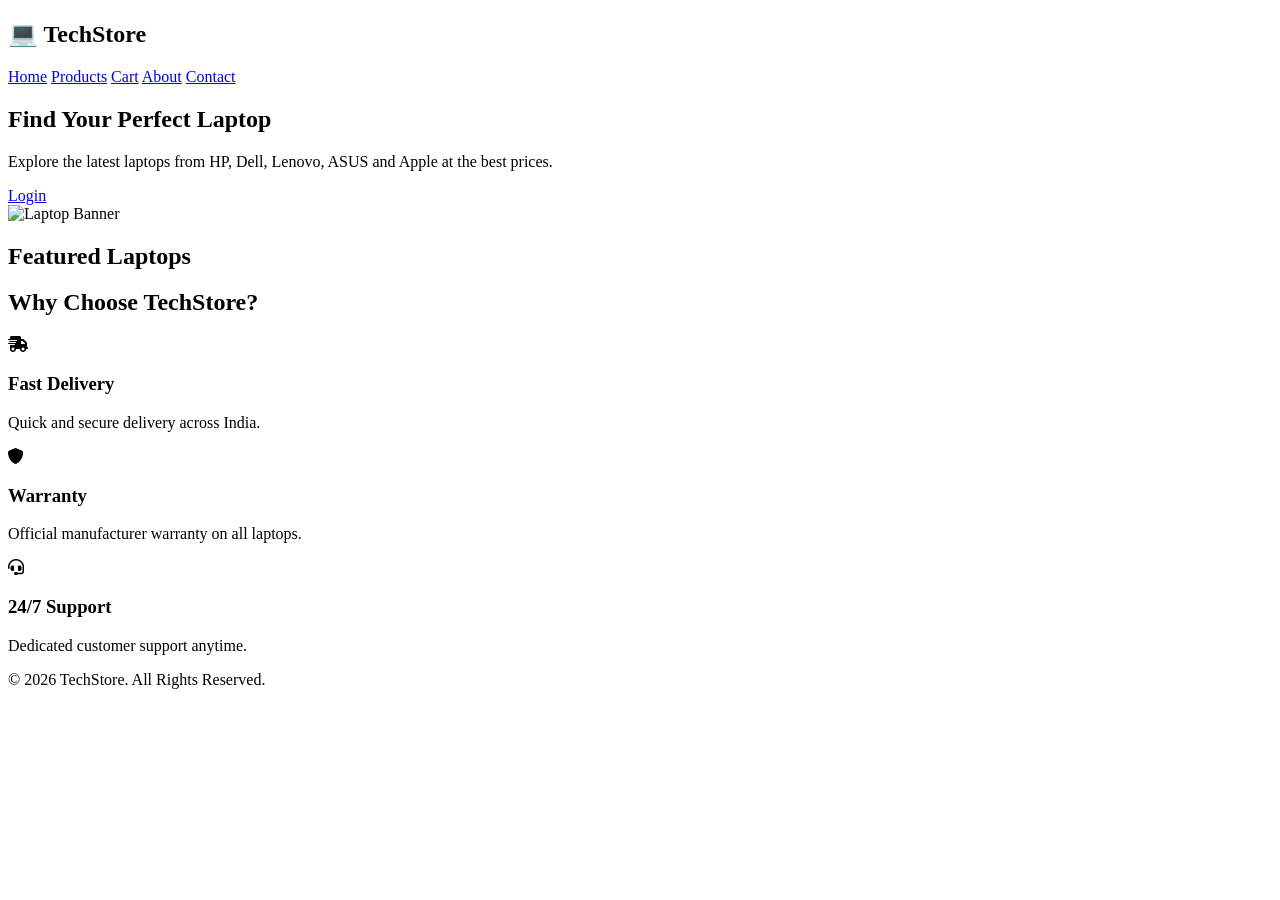
==== index.html @ 4a2fd22b "Add files via upload" ====
<!DOCTYPE html>
<html lang="en">
<head>
    <meta charset="UTF-8">
    <meta name="viewport" content="width=device-width, initial-scale=1.0">
    <title>TechStore | Laptop Selling Website</title>

    <!-- CSS -->
    <link rel="stylesheet" href="css/style.css">

    <!-- Font Awesome -->
    <link rel="stylesheet"
    href="https://cdnjs.cloudflare.com/ajax/libs/font-awesome/6.5.2/css/all.min.css">
</head>

<body>

    <!-- Header -->
    <header>
        <div class="logo">
            <h2>💻 TechStore</h2>
        </div>

        <nav>
            
            <a href="index.html">Home</a>
            <a href="products.html">Products</a>
            <a href="cart.html">Cart</a>
            <a href="about.html">About</a>
            <a href="contact.html">Contact</a>
            
        </nav>
    </header>

    <!-- Hero Section -->
    <section class="hero">

        <div class="hero-text">
            <h1>Find Your Perfect Laptop</h1>

            <p>
                Explore the latest laptops from HP, Dell, Lenovo,
                ASUS and Apple at the best prices.
            </p>

             <a href="login.html" class="btn">
                Login
            </a>

            
        </div>

        <div class="hero-image">
            <img src="images/Banner.jpg" alt="Laptop Banner">
        </div>

    </section>

    <!-- Featured Products -->

    <section class="featured">

        <h2>Featured Laptops</h2>

      
    <!-- Why Choose Us -->

    <section class="why-us">

        <h2>Why Choose TechStore?</h2>

        <div class="features">

            <div class="feature">
                <i class="fa-solid fa-truck-fast"></i>
                <h3>Fast Delivery</h3>
                <p>Quick and secure delivery across India.</p>
            </div>

            <div class="feature">
                <i class="fa-solid fa-shield"></i>
                <h3>Warranty</h3>
                <p>Official manufacturer warranty on all laptops.</p>
            </div>

            <div class="feature">
                <i class="fa-solid fa-headset"></i>
                <h3>24/7 Support</h3>
                <p>Dedicated customer support anytime.</p>
            </div>

        </div>

    </section>

    <!-- Footer -->

    <footer>

        <p>
            © 2026 TechStore. All Rights Reserved.
        </p>

    </footer>

    <script src="js/script.js"></script>

</body>
</html>
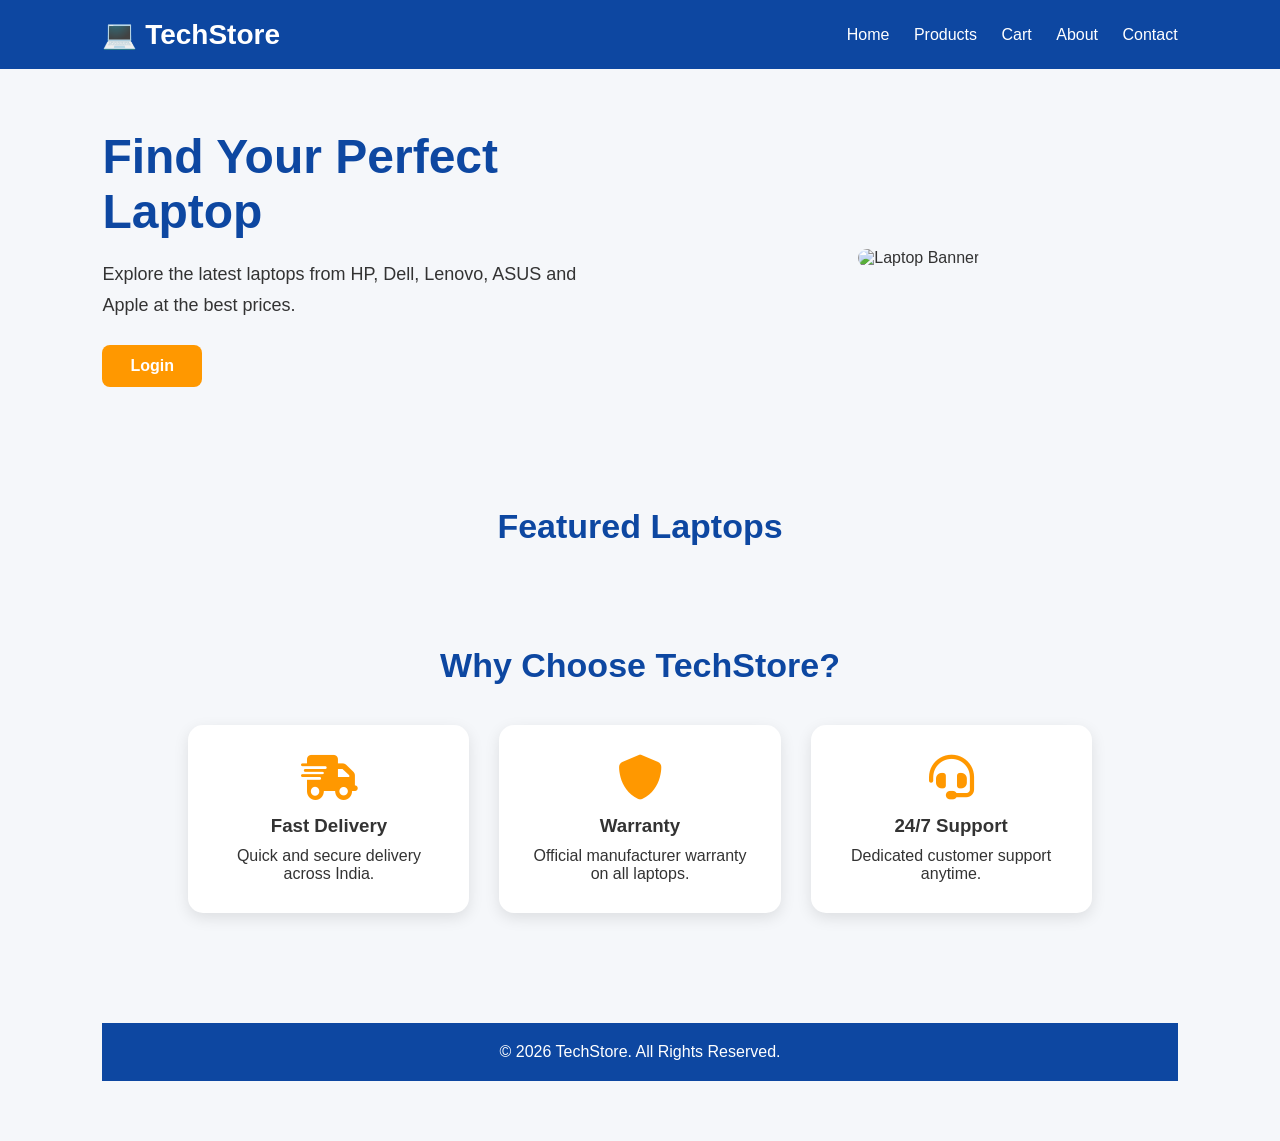
==== commit 981930cc: "Update index.html" ====
--- a/index.html
+++ b/index.html
@@ -6,7 +6,7 @@
     <title>TechStore | Laptop Selling Website</title>
 
     <!-- CSS -->
-    <link rel="stylesheet" href="css/style.css">
+    <link rel="stylesheet" href="style.css">
 
     <!-- Font Awesome -->
     <link rel="stylesheet"
@@ -106,4 +106,4 @@
     <script src="js/script.js"></script>
 
 </body>
-</html>+</html>
--- a/style.css
+++ b/style.css
@@ -0,0 +1,246 @@
+/* Google Font */
+@import url('https://fonts.googleapis.com/css2?family=Poppins:wght@300;400;500;600;700&display=swap');
+
+*{
+    margin:0;
+    padding:0;
+    box-sizing:border-box;
+    font-family:'Poppins',sans-serif;
+}
+
+body{
+    background:#f5f7fa;
+    color:#333;
+}
+
+/* Header */
+header{
+    background:#0d47a1;
+    color:#fff;
+    display:flex;
+    justify-content:space-between;
+    align-items:center;
+    padding:18px 8%;
+    position:sticky;
+    top:0;
+    z-index:1000;
+}
+
+.logo h2{
+    font-size:28px;
+}
+
+nav a{
+    color:#fff;
+    text-decoration:none;
+    margin-left:20px;
+    font-weight:500;
+    transition:.3s;
+}
+
+nav a:hover{
+    color:#ff9800;
+}
+
+/* Hero */
+.hero{
+    display:flex;
+    justify-content:space-between;
+    align-items:center;
+    padding:60px 8%;
+    gap:40px;
+    flex-wrap:wrap;
+}
+
+.hero-text{
+    flex:1;
+}
+
+.hero-text h1{
+    font-size:48px;
+    color:#0d47a1;
+    margin-bottom:20px;
+}
+
+.hero-text p{
+    font-size:18px;
+    margin-bottom:25px;
+    line-height:1.7;
+}
+
+.hero-image{
+    flex:1;
+    text-align:center;
+}
+
+.hero-image img{
+    width:100%;
+    max-width:550px;
+    border-radius:15px;
+}
+
+/* Button */
+.btn{
+    display:inline-block;
+    background:#ff9800;
+    color:#fff;
+    text-decoration:none;
+    padding:12px 28px;
+    border-radius:8px;
+    transition:.3s;
+    font-weight:600;
+}
+
+.btn:hover{
+    background:#e68900;
+}
+
+/* Section */
+section{
+    padding:60px 8%;
+}
+
+section h2{
+    text-align:center;
+    margin-bottom:40px;
+    color:#0d47a1;
+    font-size:34px;
+}
+
+/* Cards */
+.cards{
+    display:grid;
+    grid-template-columns:repeat(auto-fit,minmax(260px,1fr));
+    gap:30px;
+}
+
+.card{
+    background:#fff;
+    padding:20px;
+    border-radius:15px;
+    text-align:center;
+    box-shadow:0 5px 15px rgba(0,0,0,.1);
+    transition:.3s;
+}
+
+.card:hover{
+    transform:translateY(-8px);
+}
+
+.card img{
+    width:100%;
+    height:200px;
+    object-fit:cover;
+    border-radius:10px;
+}
+
+.card h3{
+    margin:15px 0 10px;
+}
+
+.card p{
+    color:#666;
+    margin-bottom:10px;
+}
+
+.card h4{
+    color:#0d47a1;
+    margin-bottom:15px;
+}
+
+/* Features */
+.features{
+    display:grid;
+    grid-template-columns:repeat(auto-fit,minmax(220px,1fr));
+    gap:30px;
+}
+
+.feature{
+    background:#fff;
+    text-align:center;
+    padding:30px;
+    border-radius:15px;
+    box-shadow:0 5px 15px rgba(0,0,0,.1);
+}
+
+.feature i{
+    font-size:45px;
+    color:#ff9800;
+    margin-bottom:15px;
+}
+
+.feature h3{
+    margin-bottom:10px;
+}
+
+/* Forms */
+form{
+    max-width:500px;
+    margin:auto;
+    background:#fff;
+    padding:30px;
+    border-radius:15px;
+    box-shadow:0 5px 15px rgba(0,0,0,.1);
+}
+
+input,
+textarea,
+select{
+    width:100%;
+    padding:12px;
+    margin:10px 0;
+    border:1px solid #ccc;
+    border-radius:8px;
+    outline:none;
+}
+
+button{
+    width:100%;
+    background:#0d47a1;
+    color:#fff;
+    border:none;
+    padding:12px;
+    border-radius:8px;
+    cursor:pointer;
+    font-size:16px;
+}
+
+button:hover{
+    background:#08306b;
+}
+
+/* Footer */
+footer{
+    background:#0d47a1;
+    color:#fff;
+    text-align:center;
+    padding:20px;
+    margin-top:50px;
+}
+
+/* Responsive */
+@media(max-width:768px){
+
+header{
+    flex-direction:column;
+}
+
+nav{
+    margin-top:15px;
+}
+
+nav a{
+    display:inline-block;
+    margin:8px;
+}
+
+.hero{
+    flex-direction:column;
+    text-align:center;
+}
+
+.hero-text h1{
+    font-size:36px;
+}
+
+}
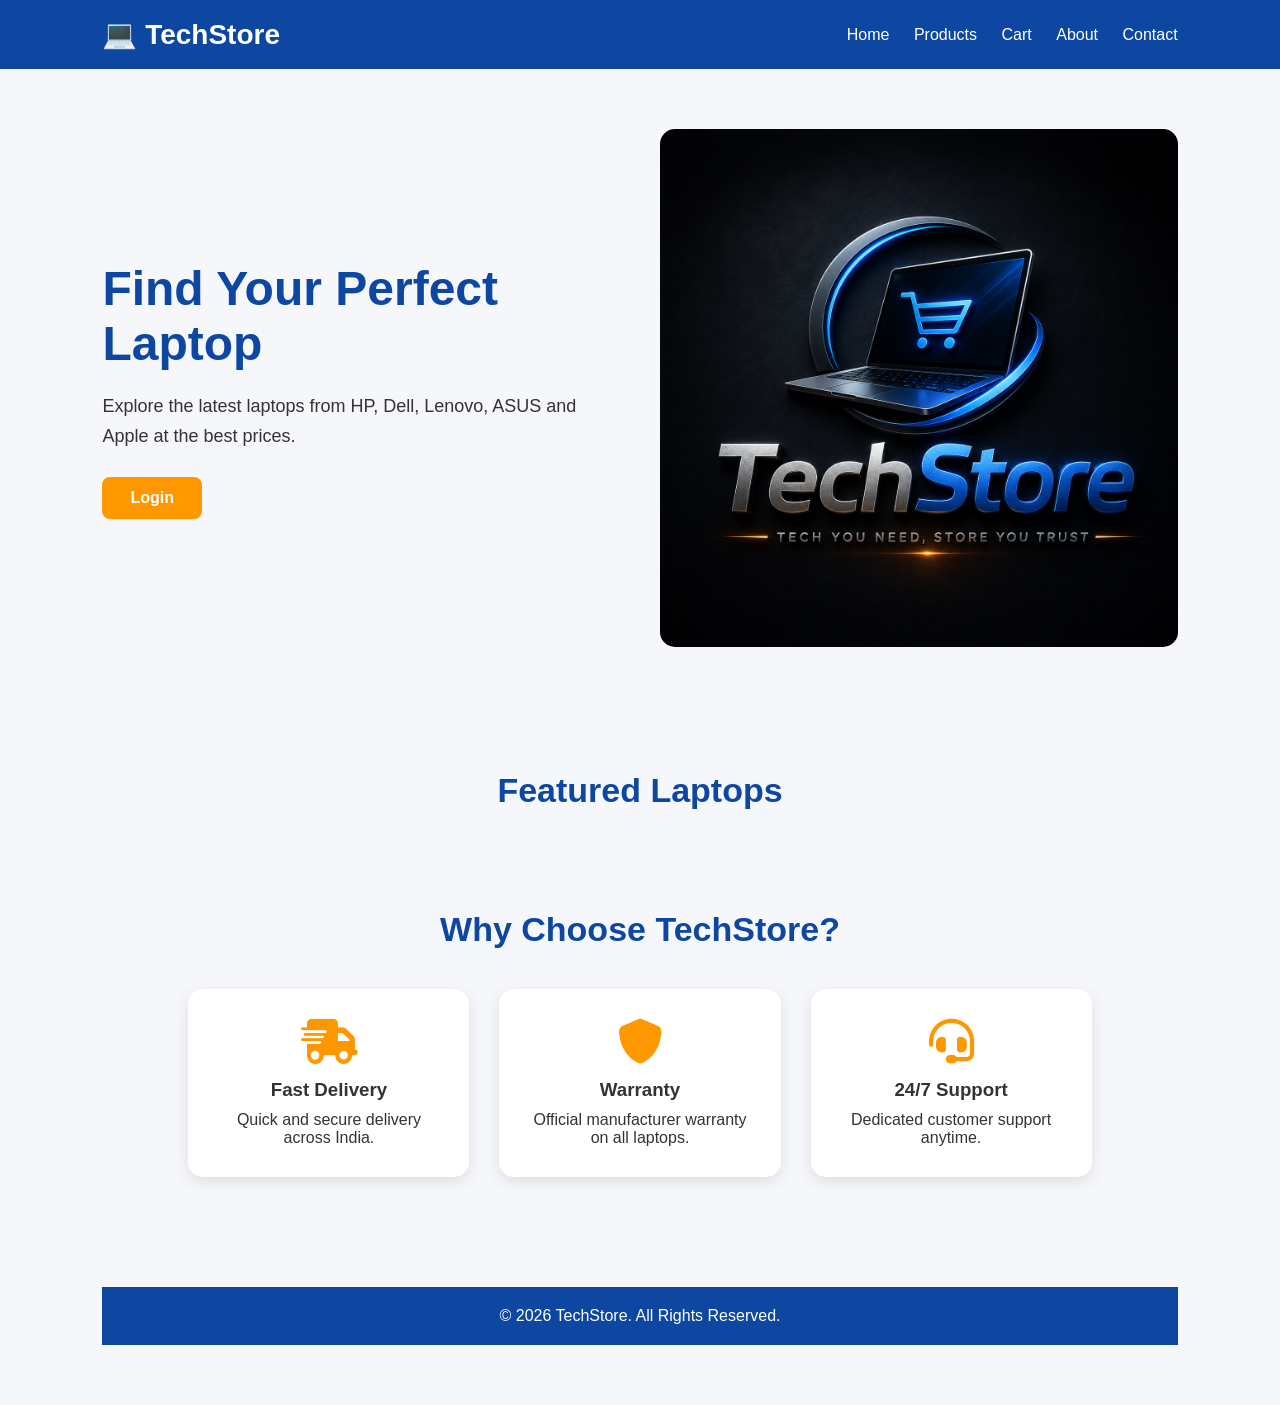
==== commit d8838543: "Update index.html" ====
--- a/index.html
+++ b/index.html
@@ -51,7 +51,7 @@
         </div>
 
         <div class="hero-image">
-            <img src="images/Banner.jpg" alt="Laptop Banner">
+            <img src="Banner.jpg" alt="Laptop Banner">
         </div>
 
     </section>
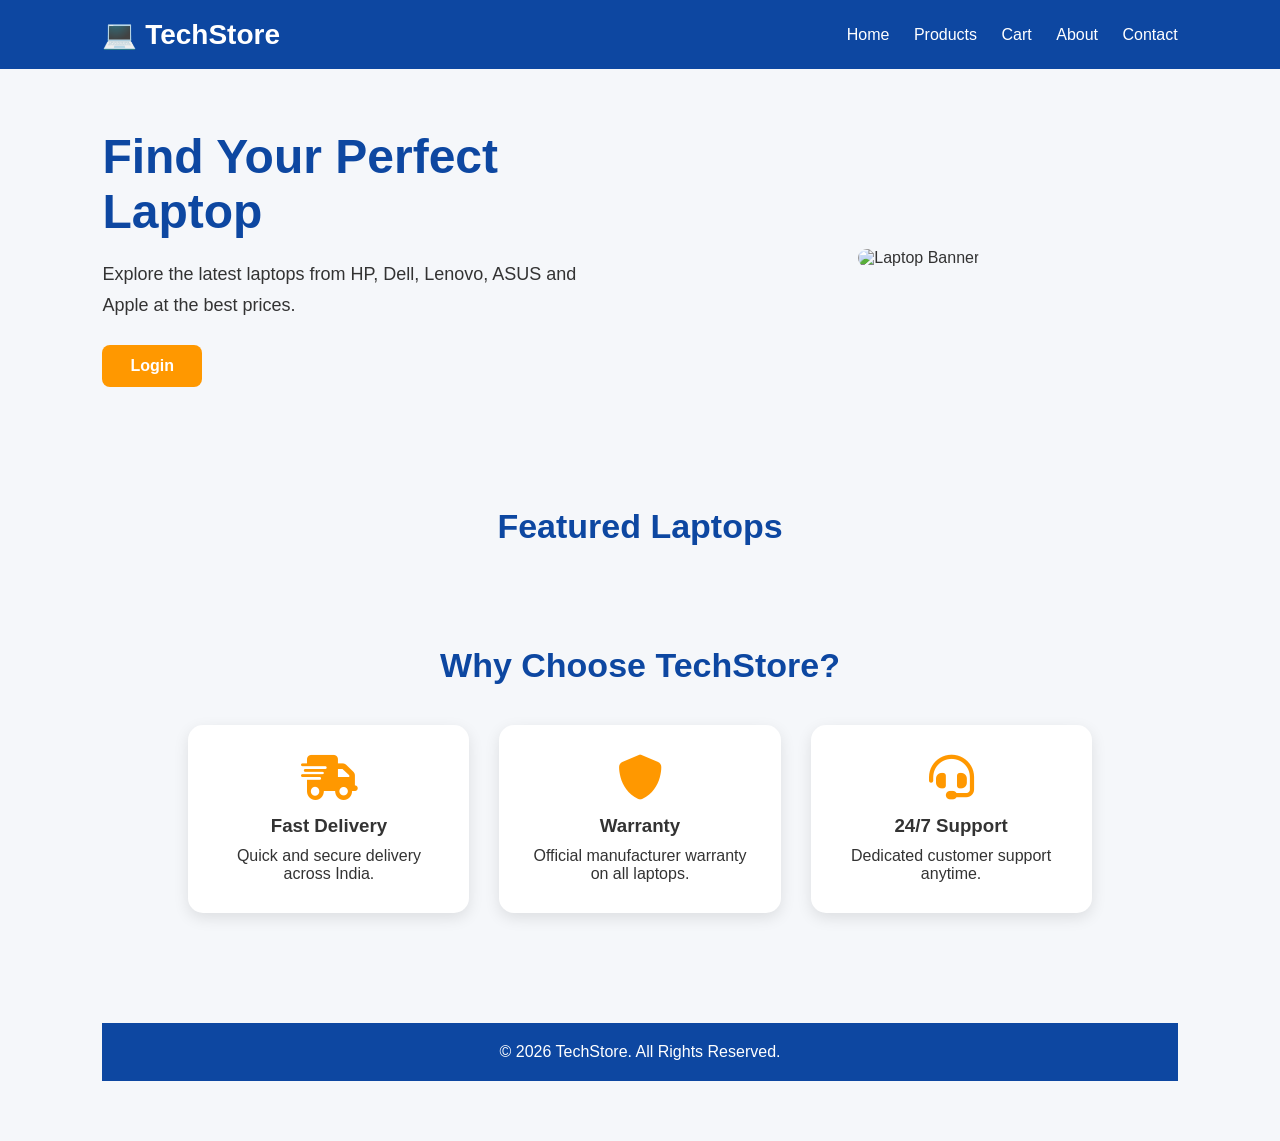
==== commit 2b0c309f: "Update index.html" ====
--- a/index.html
+++ b/index.html
@@ -51,7 +51,7 @@
         </div>
 
         <div class="hero-image">
-            <img src="Banner.jpg" alt="Laptop Banner">
+            <img src="Image/Banner.jpg" alt="Laptop Banner">
         </div>
 
     </section>
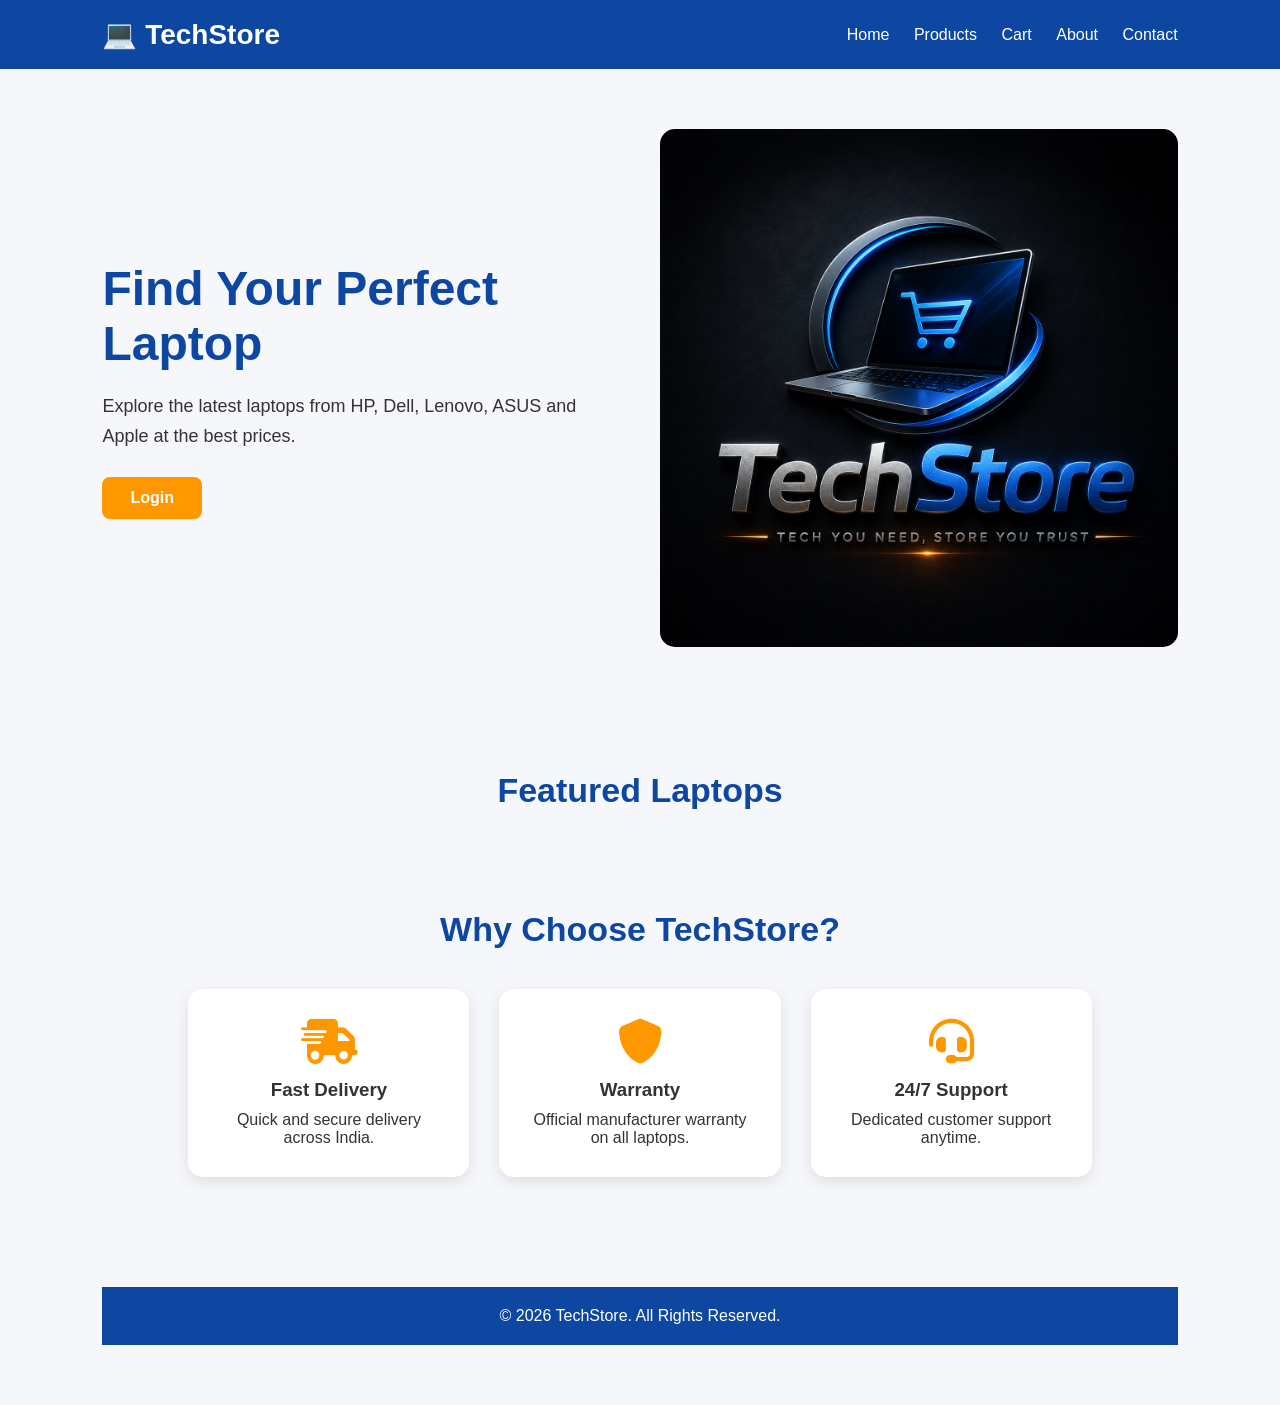
==== commit 7356a73e: "Update index.html" ====
--- a/index.html
+++ b/index.html
@@ -51,7 +51,7 @@
         </div>
 
         <div class="hero-image">
-            <img src="Image/Banner.jpg" alt="Laptop Banner">
+            <img src="Banner.jpg" alt="Laptop Banner">
         </div>
 
     </section>
